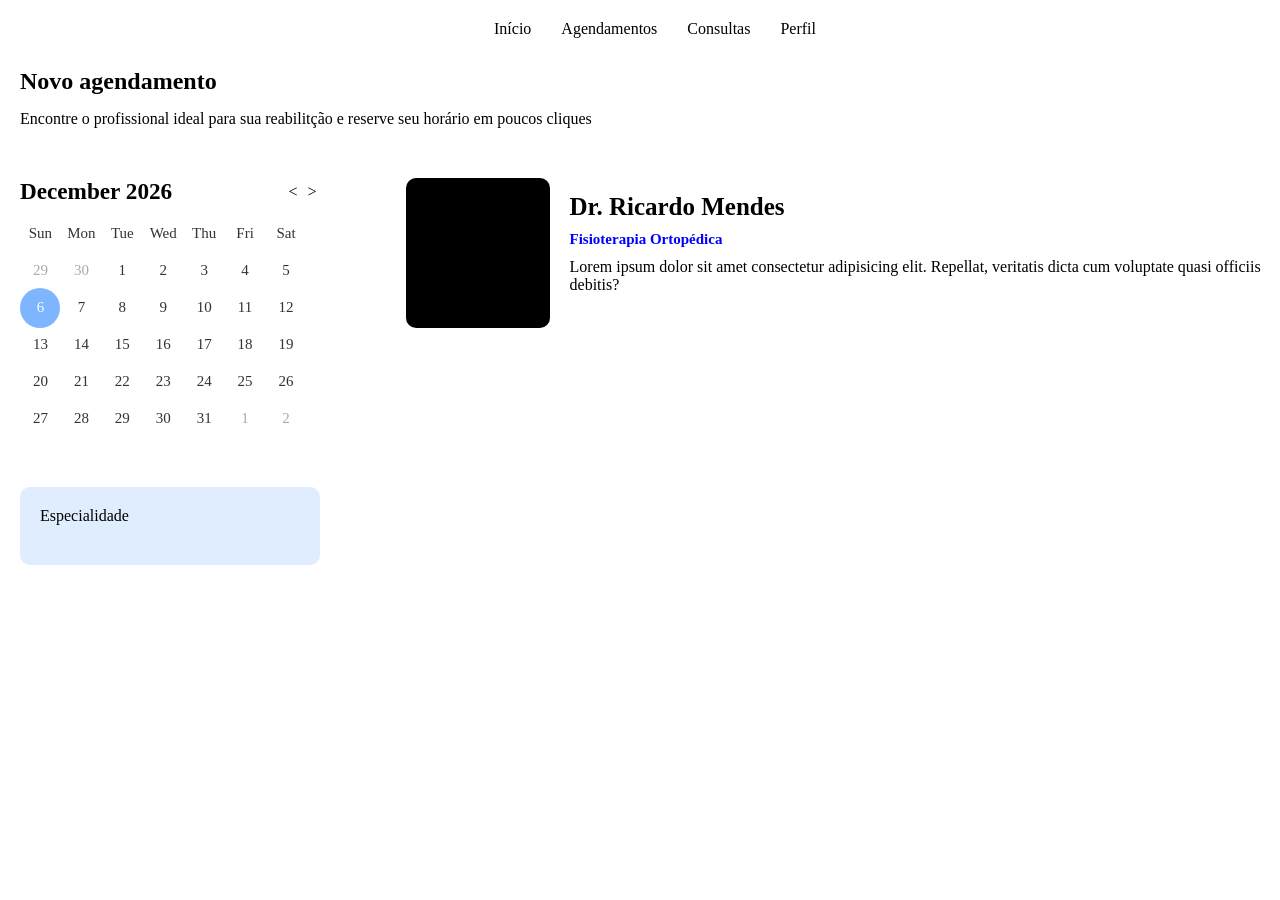
==== pages/agendamentos.html @ 0f960ba4 "Commit Inicial Reabilita-Care" ====
<!DOCTYPE html>
<html lang="pt-br">
<head>
  <meta charset="UTF-8">
  <meta name="viewport" content="width=device-width, initial-scale=1.0">
  <title>Reabilita Care</title>
  <link rel="stylesheet" href="/styles/agendamentos.css">
</head>
<body>
    <nav>
      <img src="" alt="">
        <p>Início</p>
        <p>Agendamentos</p>
        <p>Consultas</p>
        <p>Perfil</p>
    </nav>
    <main>
      <section>
        <div class="agendamento">
          <h1>Novo agendamento </h1>
          <p>Encontre o profissional ideal para sua reabilitção e reserve seu horário em poucos cliques</p>
        </div>
        <div class="quebra">
          <div class="wrapper">
            <header>
              <p class="current-date"></p>
              <div class="icons">
                <span id="prev" class="material-symbols-rounded">&lt;</span>
                <span id="next" class="material-symbols-rounded">&gt;</span>
              </div>
            </header>
            <div class="calendar">
              <ul class="weeks">
                <li>Sun</li>
                <li>Mon</li>
                <li>Tue</li>
                <li>Wed</li>
                <li>Thu</li>
                <li>Fri</li>
                <li>Sat</li>
              </ul>
              <ul class="days"></ul>
            </div>
          </div>
          <aside>
            <div class="medico">
              <div class="quadrado"></div>
              <div class="textos">
                <p>Dr. Ricardo Mendes</p>
                <p>Fisioterapia Ortopédica</p>
                <p>Lorem ipsum dolor sit amet consectetur adipisicing elit. Repellat, veritatis dicta cum voluptate quasi officiis debitis?   </p>
              </div>
            </div>
          </aside>
        </div>
        <div class="especialidade">
          <p>Especialidade</p>
              <optgroup>
                <label><input type="checkbox" value="">Clínica Geral</option></label>
                <label><input type="checkbox" value="">Psicologia</option></label>
                <label><input type="checkbox" value="">Demartologia</option></label>
                <label><input type="checkbox" value="">Cardiologia</option></label>
              </optgroup>
        </div>

      </section>

    </main>

<script src="/scripts/agendamentos.js"></script>
</body>
---- styles/agendamentos.css ----
* {
  padding: 0;
  margin: 0;
}

nav {
  margin-top: 20px;
  display: flex;
  justify-content: center;
  gap: 30px;
}
main {
  margin-left: 20px;
  display: flex;
  flex-direction: column;
}
.agendamento {
  margin-top: 30px;
}
.agendamento > p {
  margin-top: 15px;
}
.wrapper {
  width: 300px;
  margin-top: 0px;
}

.icons span:last-child{
  margin-right: -10px;
}
header {
  display: flex;
  justify-content: space-between;
  align-items: center;
}
.icons {
  display: flex;
  gap: 10px;
}
header .icons span:hover{
  background: #f2f2f2;
}
header .current-date{
  font-size: 1.45rem;
  font-weight: 800;
}
.calendar{
  margin-top: 20px;
}
.calendar ul{
  display: flex;
  flex-wrap: wrap;
  list-style: none;
  text-align: center;
}
.calendar .days{
  margin-bottom: 20px;
}
.calendar li{
  color: #333;
  width: calc(100% / 7);
  font-size: 15px
}
.calendar .weeks li{
  font-weight: 500;
  cursor: default;
}
.calendar .days li{
  z-index: 1;
  cursor: pointer;
  position: relative;
  margin-top: 20px;
}
.days li.inactive{
  color: #aaa;
}
.days li.active{
  color: #fff;
}
.days li::before{
  position: absolute;
  content: "";
  left: 50%;
  top: 50%;
  height: 40px;
  width: 40px;
  z-index: -1;
  border-radius: 50%;
  transform: translate(-50%, -50%);
}
.days li.active::before{
  background: #7db6ff;
}
.days li:not(.active):hover::before{
  background: #f2f2f2;
}

.especialidade {
  margin-top: 40px;
  background-color: rgba(172, 206, 252, 0.37);
  padding: 20px;
  border-radius: 10px;
  width: 260px;
}

optgroup {
  gap: 10px;
  display: flex;
  flex-direction: column;
}

optgroup input {
  margin-right: 10px;
}

.quebra {
  margin-top: 50px;
  width: 100%;
  display: flex;
  flex-direction: row;
}

aside {
  margin-left: 100px;
}

.quadrado {
  background-color: black;
  border-radius: 10px;
  height: 150px;
  width: 150px;
}

.medico {
  display: flex;
  flex-direction: row;
}

.textos {
  margin-left: 20px;
  margin-top: 5px;
}

.textos p {
  margin-top: 10px;
}
.textos > p:nth-child(1) {
  font-size: 25px;
  font-weight: 800;
}

.textos > p:nth-child(2) {
  font-size: 15px;
  font-weight: 600;
  color: blue;
}
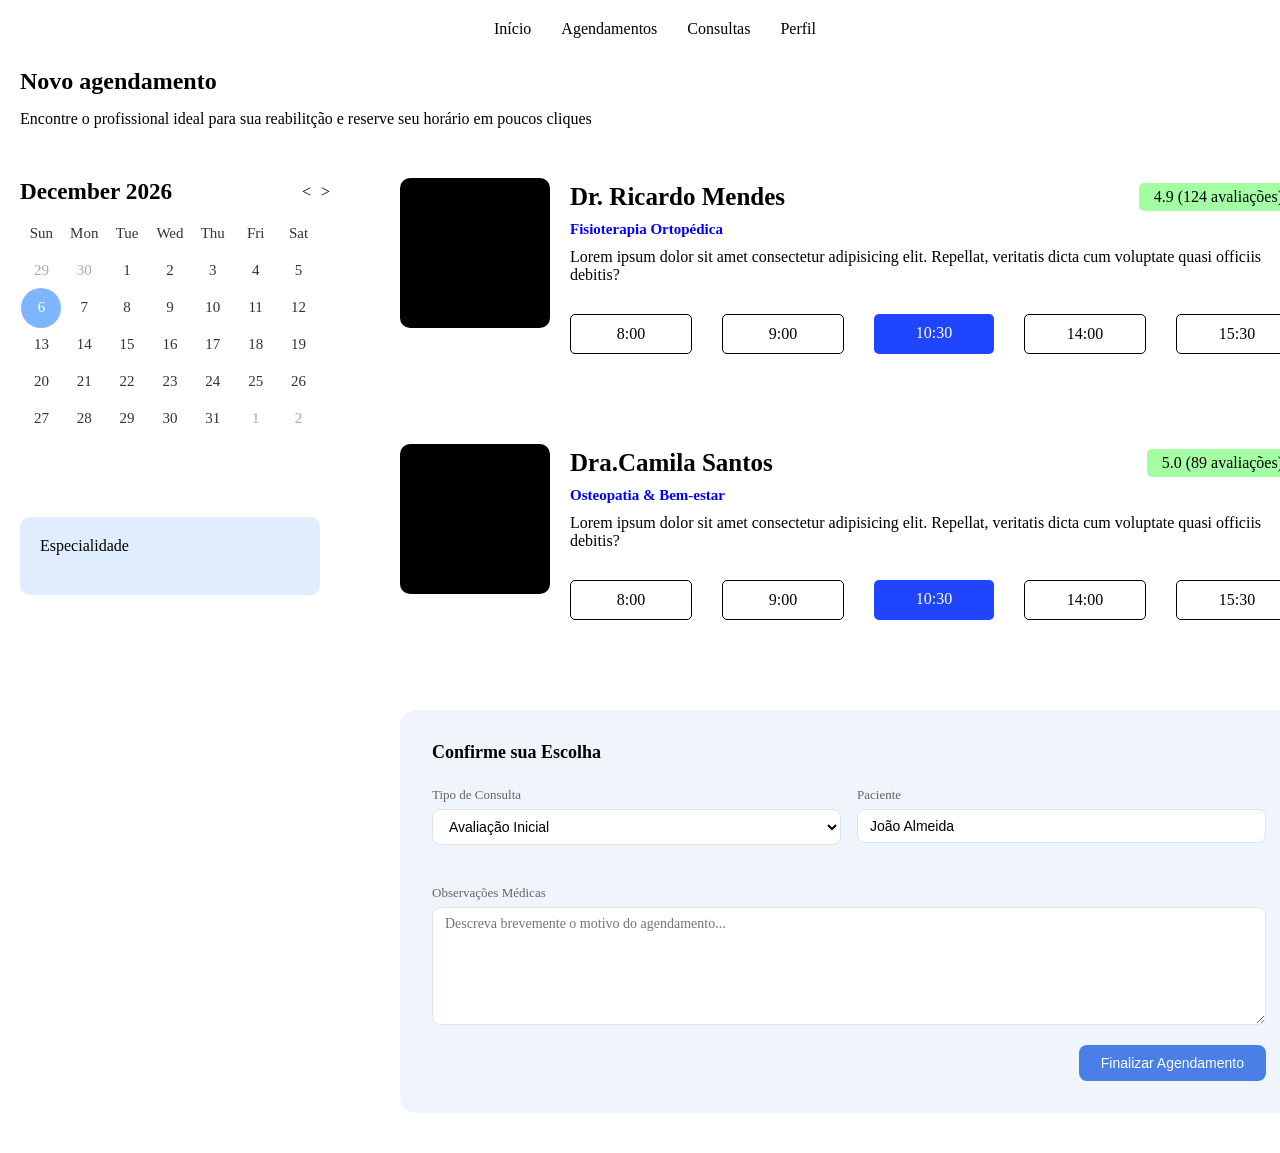
==== commit 46c5b254: "Mudanças página agendamento" ====
--- a/pages/agendamentos.html
+++ b/pages/agendamentos.html
@@ -21,39 +21,29 @@
           <p>Encontre o profissional ideal para sua reabilitção e reserve seu horário em poucos cliques</p>
         </div>
         <div class="quebra">
-          <div class="wrapper">
-            <header>
-              <p class="current-date"></p>
-              <div class="icons">
-                <span id="prev" class="material-symbols-rounded">&lt;</span>
-                <span id="next" class="material-symbols-rounded">&gt;</span>
-              </div>
-            </header>
-            <div class="calendar">
-              <ul class="weeks">
-                <li>Sun</li>
-                <li>Mon</li>
-                <li>Tue</li>
-                <li>Wed</li>
-                <li>Thu</li>
-                <li>Fri</li>
-                <li>Sat</li>
-              </ul>
-              <ul class="days"></ul>
-            </div>
-          </div>
-          <aside>
-            <div class="medico">
-              <div class="quadrado"></div>
-              <div class="textos">
-                <p>Dr. Ricardo Mendes</p>
-                <p>Fisioterapia Ortopédica</p>
-                <p>Lorem ipsum dolor sit amet consectetur adipisicing elit. Repellat, veritatis dicta cum voluptate quasi officiis debitis?   </p>
+          <div class="coluna-esquerda">
+            <div class="wrapper">
+              <header>
+                <p class="current-date"></p>
+                <div class="icons">
+                  <span id="prev" class="material-symbols-rounded">&lt;</span>
+                  <span id="next" class="material-symbols-rounded">&gt;</span>
+                </div>
+              </header>
+              <div class="calendar">
+                <ul class="weeks">
+                  <li>Sun</li>
+                  <li>Mon</li>
+                  <li>Tue</li>
+                  <li>Wed</li>
+                  <li>Thu</li>
+                  <li>Fri</li>
+                  <li>Sat</li>
+                </ul>
+                <ul class="days"></ul>
               </div>
             </div>
-          </aside>
-        </div>
-        <div class="especialidade">
+            <div class="especialidade">
           <p>Especialidade</p>
               <optgroup>
                 <label><input type="checkbox" value="">Clínica Geral</option></label>
@@ -62,8 +52,80 @@
                 <label><input type="checkbox" value="">Cardiologia</option></label>
               </optgroup>
         </div>
-
+          </div>
+          <aside>
+            <div class="medico">
+              <div class="quadrado"></div>
+              <div class="textos">
+                <div class="ricardo-alinhado">
+                  <p>Dr. Ricardo Mendes</p>
+                  <p>4.9 (124 avaliações)</p>
+                </div>
+                <p>Fisioterapia Ortopédica</p>
+                <p>Lorem ipsum dolor sit amet consectetur adipisicing elit. Repellat, veritatis dicta cum voluptate quasi officiis debitis?</p>
+                <div>
+                  <div class="horarios">
+                    <p>8:00</p>
+                    <p>9:00</p>
+                    <p>10:30</p>
+                    <p>14:00</p>
+                    <p>15:30</p>
+                  </div>
+                </div>
+              </div>
+            </div>
+            <div class="medico">
+              <div class="quadrado"></div>
+              <div class="textos">
+                <div class="ricardo-alinhado">
+                  <p>Dra.Camila Santos</p>
+                  <p>5.0 (89 avaliações)</p>
+                </div>
+                <p>Osteopatia & Bem-estar</p>
+                <p>Lorem ipsum dolor sit amet consectetur adipisicing elit. Repellat, veritatis dicta cum voluptate quasi officiis debitis?</p>
+                <div>
+                  <div class="horarios">
+                    <p>8:00</p>
+                    <p>9:00</p>
+                    <p>10:30</p>
+                    <p>14:00</p>
+                    <p>15:30</p>
+                  </div>
+                </div>
+              </div>
+            </div>
+            <div class="sobreposicao-modal">
+            <div class="modal">
+              <h2>Confirme sua Escolha</h2>
+              <div class="linha-modal">
+                <div class="campo">
+                  <label>Tipo de Consulta</label>
+                  <select>
+                    <option>Avaliação Inicial</option>
+                    <option>Retorno</option>
+                    <option>Consulta Urgente</option>
+                  </select>
+                </div>
+                <div class="campo">
+                  <label>Paciente</label>
+                  <input type="text" value="João Almeida">
+                </div>
+              </div>
+              <div class="campo">
+                <label>Observações Médicas</label>
+                <textarea placeholder="Descreva brevemente o motivo do agendamento..."></textarea>
+              </div>
+              <div class="rodape-modal">
+                <button class="botao-finalizar">Finalizar Agendamento</button>
+              </div>
+            </div>
+          </div>
+          </aside>
+        </div>
+        
+        
       </section>
+      
 
     </main>
 
--- a/styles/agendamentos.css
+++ b/styles/agendamentos.css
@@ -9,75 +9,91 @@
   justify-content: center;
   gap: 30px;
 }
+
 main {
   margin-left: 20px;
   display: flex;
   flex-direction: column;
 }
+
 .agendamento {
   margin-top: 30px;
 }
+
 .agendamento > p {
   margin-top: 15px;
 }
+
 .wrapper {
   width: 300px;
-  margin-top: 0px;
-}
-
-.icons span:last-child{
+}
+
+.icons span:last-child {
   margin-right: -10px;
 }
+
 header {
   display: flex;
   justify-content: space-between;
   align-items: center;
 }
+
 .icons {
   display: flex;
   gap: 10px;
 }
-header .icons span:hover{
+
+header .icons span:hover {
   background: #f2f2f2;
 }
-header .current-date{
+
+header .current-date {
   font-size: 1.45rem;
   font-weight: 800;
 }
-.calendar{
+
+.calendar {
   margin-top: 20px;
 }
-.calendar ul{
+
+.calendar ul {
   display: flex;
   flex-wrap: wrap;
   list-style: none;
   text-align: center;
 }
-.calendar .days{
+
+.calendar .days {
   margin-bottom: 20px;
 }
-.calendar li{
+
+.calendar li {
   color: #333;
   width: calc(100% / 7);
-  font-size: 15px
-}
-.calendar .weeks li{
+  font-size: 15px;
+}
+
+.calendar .weeks li {
   font-weight: 500;
   cursor: default;
 }
-.calendar .days li{
+
+.calendar .days li {
   z-index: 1;
   cursor: pointer;
   position: relative;
   margin-top: 20px;
 }
-.days li.inactive{
+
+.days li.inactive {
   color: #aaa;
 }
-.days li.active{
+
+.days li.active {
   color: #fff;
 }
-.days li::before{
+
+.days li::before {
   position: absolute;
   content: "";
   left: 50%;
@@ -88,10 +104,12 @@
   border-radius: 50%;
   transform: translate(-50%, -50%);
 }
-.days li.active::before{
+
+.days li.active::before {
   background: #7db6ff;
 }
-.days li:not(.active):hover::before{
+
+.days li:not(.active):hover::before {
   background: #f2f2f2;
 }
 
@@ -118,10 +136,18 @@
   width: 100%;
   display: flex;
   flex-direction: row;
+  gap: 80px;
+}
+
+.coluna-esquerda {
+  display: flex;
+  flex-direction: column;
+  gap: 30px;
 }
 
 aside {
-  margin-left: 100px;
+  flex: 1;
+    max-width: 900px;
 }
 
 .quadrado {
@@ -129,11 +155,13 @@
   border-radius: 10px;
   height: 150px;
   width: 150px;
+  flex-shrink: 0;
 }
 
 .medico {
   display: flex;
   flex-direction: row;
+  margin-bottom: 80px;
 }
 
 .textos {
@@ -142,15 +170,124 @@
 }
 
 .textos p {
-  margin-top: 10px;
-}
-.textos > p:nth-child(1) {
+  margin-bottom: 10px;
+}
+
+.textos > div > p:nth-child(1) {
   font-size: 25px;
   font-weight: 800;
+}
+
+.textos > div > p:nth-child(2) {
+  background-color: rgba(108, 255, 108, 0.616);
+  padding: 5px 15px;
+  border-radius: 5px;
 }
 
 .textos > p:nth-child(2) {
   font-size: 15px;
   font-weight: 600;
   color: blue;
+}
+
+.horarios {
+  margin-top: 30px;
+  display: flex;
+  gap: 30px;
+}
+
+.horarios p {
+  text-align: center;
+  padding: 10px;
+  width: 100px;
+  border: 1px solid black;
+  border-radius: 5px;
+}
+
+.horarios > p:nth-child(3) {
+  background-color: rgb(32, 69, 255);
+  border: none;
+  color: white;
+}
+
+.ricardo-alinhado {
+  display: flex;
+  justify-content: space-between;
+}
+
+.sobreposicao-modal {
+  display: flex;
+  justify-content: flex-start;
+  margin-top: 40px;
+  margin-bottom: 40px;
+}
+
+.modal {
+  background: #f0f4fb;
+  border-radius: 16px;
+  padding: 2rem;
+  width: 100%;
+  box-sizing: border-box;
+}
+
+.modal h2 {
+  font-size: 18px;
+  font-weight: 600;
+  margin-bottom: 1.5rem;
+}
+
+.linha-modal {
+  display: grid;
+  grid-template-columns: 1fr 1fr;
+  gap: 16px;
+  margin-bottom: 1.25rem;
+}
+
+.campo {
+  display: flex;
+  flex-direction: column;
+  gap: 6px;
+  margin-bottom: 1.25rem;
+}
+
+.campo label {
+  font-size: 13px;
+  color: #666;
+}
+
+.campo input,
+.campo select,
+.campo textarea {
+  background: #fff;
+  border: 1px solid #dde3f0;
+  border-radius: 8px;
+  padding: 8px 12px;
+  font-size: 14px;
+}
+
+.campo textarea {
+  resize: vertical;
+  min-height: 100px;
+  font-family: inherit;
+}
+
+.rodape-modal {
+  display: flex;
+  justify-content: flex-end;
+  margin-top: 0.5rem;
+}
+
+.botao-finalizar {
+  background: #4a7fe8;
+  color: #fff;
+  border: none;
+  border-radius: 8px;
+  padding: 10px 22px;
+  font-size: 14px;
+  font-weight: 500;
+  cursor: pointer;
+}
+
+.botao-finalizar:hover {
+  background: #3a6fd8;
 }
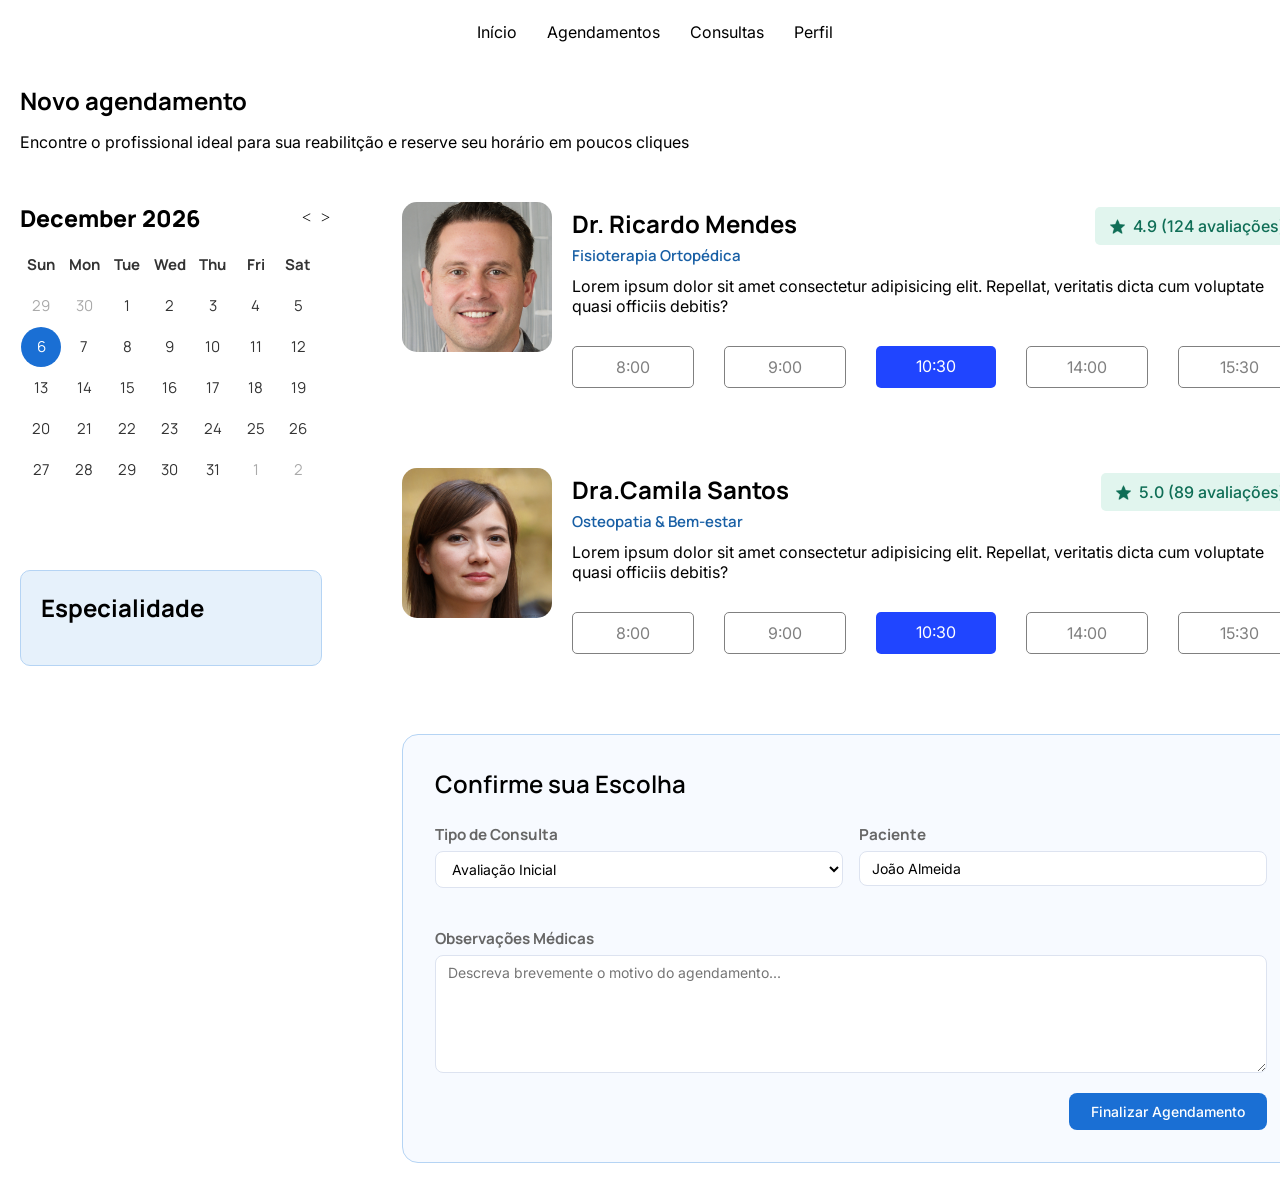
==== commit 536b1b15: "novo estilo pagina de agendamento" ====
--- a/pages/agendamentos.html
+++ b/pages/agendamentos.html
@@ -24,7 +24,7 @@
           <div class="coluna-esquerda">
             <div class="wrapper">
               <header>
-                <p class="current-date"></p>
+                <h2 class="current-date"></h2>
                 <div class="icons">
                   <span id="prev" class="material-symbols-rounded">&lt;</span>
                   <span id="next" class="material-symbols-rounded">&gt;</span>
@@ -32,19 +32,19 @@
               </header>
               <div class="calendar">
                 <ul class="weeks">
-                  <li>Sun</li>
-                  <li>Mon</li>
-                  <li>Tue</li>
-                  <li>Wed</li>
-                  <li>Thu</li>
-                  <li>Fri</li>
-                  <li>Sat</li>
+                  <li><strong>Sun</strong></li>
+                  <li><strong>Mon</strong></li>
+                  <li><strong>Tue</strong></li>
+                  <li><strong>Wed</strong></li>
+                  <li><strong>Thu</strong></li>
+                  <li><strong>Fri</strong></li>
+                  <li><strong>Sat</strong></li>
                 </ul>
                 <ul class="days"></ul>
               </div>
             </div>
             <div class="especialidade">
-          <p>Especialidade</p>
+          <h2>Especialidade</p>
               <optgroup>
                 <label><input type="checkbox" value="">Clínica Geral</option></label>
                 <label><input type="checkbox" value="">Psicologia</option></label>
@@ -55,13 +55,18 @@
           </div>
           <aside>
             <div class="medico">
-              <div class="quadrado"></div>
+              <div class="quadrado">
+                <img src="images/ricardo-foto.jpg" alt="">
+              </div>
               <div class="textos">
                 <div class="ricardo-alinhado">
-                  <p>Dr. Ricardo Mendes</p>
-                  <p>4.9 (124 avaliações)</p>
+                  <h2>Dr. Ricardo Mendes</h2>
+                  <div class="avaliacoes">
+                    <img src="icons/estrela.png" alt="">
+                    <p>4.9 (124 avaliações)</p>
+                  </div>
                 </div>
-                <p>Fisioterapia Ortopédica</p>
+                <h3>Fisioterapia Ortopédica</h3>
                 <p>Lorem ipsum dolor sit amet consectetur adipisicing elit. Repellat, veritatis dicta cum voluptate quasi officiis debitis?</p>
                 <div>
                   <div class="horarios">
@@ -75,13 +80,18 @@
               </div>
             </div>
             <div class="medico">
-              <div class="quadrado"></div>
+              <div class="quadrado">
+                <img src="images/camila-foto.jpg" alt="">
+              </div>
               <div class="textos">
                 <div class="ricardo-alinhado">
-                  <p>Dra.Camila Santos</p>
-                  <p>5.0 (89 avaliações)</p>
+                  <h2>Dra.Camila Santos</h2>
+                  <div class="avaliacoes">
+                    <img src="icons/estrela.png" alt="">
+                    <p>5.0 (89 avaliações)</p>
+                  </div>
                 </div>
-                <p>Osteopatia & Bem-estar</p>
+                <h3>Osteopatia & Bem-estar</h3>
                 <p>Lorem ipsum dolor sit amet consectetur adipisicing elit. Repellat, veritatis dicta cum voluptate quasi officiis debitis?</p>
                 <div>
                   <div class="horarios">
@@ -99,7 +109,7 @@
               <h2>Confirme sua Escolha</h2>
               <div class="linha-modal">
                 <div class="campo">
-                  <label>Tipo de Consulta</label>
+                  <label><h3>Tipo de Consulta</h3></label>
                   <select>
                     <option>Avaliação Inicial</option>
                     <option>Retorno</option>
@@ -107,16 +117,16 @@
                   </select>
                 </div>
                 <div class="campo">
-                  <label>Paciente</label>
+                  <label><h3>Paciente</h3></label>
                   <input type="text" value="João Almeida">
                 </div>
               </div>
               <div class="campo">
-                <label>Observações Médicas</label>
+                <label><h3>Observações Médicas</h3></label>
                 <textarea placeholder="Descreva brevemente o motivo do agendamento..."></textarea>
               </div>
               <div class="rodape-modal">
-                <button class="botao-finalizar">Finalizar Agendamento</button>
+                <button class="botao-finalizar"><p>Finalizar Agendamento</p></button>
               </div>
             </div>
           </div>
--- a/styles/agendamentos.css
+++ b/styles/agendamentos.css
@@ -1,10 +1,32 @@
+@import url('https://fonts.googleapis.com/css2?family=Manrope:wght@200..800&display=swap');
+@import url('https://fonts.googleapis.com/css2?family=Inter:ital,opsz,wght@0,14..32,100..900;1,14..32,100..900&display=swap');
+
+:root {
+  --azul-primario: #1A6FD4;
+  --azul-claro: #E6F1FB;
+  --azul-medio: #185FA5;
+  --azul-borda: #B5D4F4;
+  --verde-badge: #E1F5EE;
+  --verde-texto: #0F6E56;
+  --surface: #F7FAFF;
+}
+
 * {
   padding: 0;
   margin: 0;
 }
 
+h1, h2, h3, li {
+  font-family: "Manrope";
+}
+
+p {
+  font-family: "Inter";
+}
+
 nav {
-  margin-top: 20px;
+  margin-top: 10px ;
+  padding: 12px 0;
   display: flex;
   justify-content: center;
   gap: 30px;
@@ -115,13 +137,17 @@
 
 .especialidade {
   margin-top: 40px;
-  background-color: rgba(172, 206, 252, 0.37);
+  background-color: var(--azul-claro);
+  border: 0.5px solid var(--azul-borda);
   padding: 20px;
   border-radius: 10px;
   width: 260px;
 }
 
 optgroup {
+  font-family: "Inter";
+  font-size: 17px;
+  font-weight: 400;
   gap: 10px;
   display: flex;
   flex-direction: column;
@@ -151,13 +177,17 @@
 }
 
 .quadrado {
-  background-color: black;
-  border-radius: 10px;
   height: 150px;
   width: 150px;
   flex-shrink: 0;
 }
 
+.quadrado img {
+  width: 100%;
+  border-radius: 15px;
+
+}
+
 .medico {
   display: flex;
   flex-direction: row;
@@ -169,25 +199,24 @@
   margin-top: 5px;
 }
 
-.textos p {
+.textos h2 {
+  margin-bottom: 5px;
+}
+
+.textos > h3 {
   margin-bottom: 10px;
+  font-size: 15px;
+  font-weight: 600;
+  color: var(--azul-medio);
+
+}
+.textos > p {
+  margin-bottom: 20px;
 }
 
 .textos > div > p:nth-child(1) {
   font-size: 25px;
   font-weight: 800;
-}
-
-.textos > div > p:nth-child(2) {
-  background-color: rgba(108, 255, 108, 0.616);
-  padding: 5px 15px;
-  border-radius: 5px;
-}
-
-.textos > p:nth-child(2) {
-  font-size: 15px;
-  font-weight: 600;
-  color: blue;
 }
 
 .horarios {
@@ -200,7 +229,8 @@
   text-align: center;
   padding: 10px;
   width: 100px;
-  border: 1px solid black;
+  border: 0.5px solid gray;
+  color: gray;
   border-radius: 5px;
 }
 
@@ -223,7 +253,8 @@
 }
 
 .modal {
-  background: #f0f4fb;
+  background: var(--surface);
+  border: 0.5px solid var(--azul-borda);
   border-radius: 16px;
   padding: 2rem;
   width: 100%;
@@ -231,7 +262,6 @@
 }
 
 .modal h2 {
-  font-size: 18px;
   font-weight: 600;
   margin-bottom: 1.5rem;
 }
@@ -263,12 +293,13 @@
   border-radius: 8px;
   padding: 8px 12px;
   font-size: 14px;
+  font-family: "Inter";
 }
 
 .campo textarea {
   resize: vertical;
   min-height: 100px;
-  font-family: inherit;
+  font-family: "Inter";
 }
 
 .rodape-modal {
@@ -278,7 +309,7 @@
 }
 
 .botao-finalizar {
-  background: #4a7fe8;
+  background: var(--azul-primario);
   color: #fff;
   border: none;
   border-radius: 8px;
@@ -289,5 +320,33 @@
 }
 
 .botao-finalizar:hover {
-  background: #3a6fd8;
+  background: var(--azul-medio);
+}
+
+.days li.active::before {
+  background: var(--azul-primario);
+}
+
+.avaliacoes {
+  background-color: var(--verde-badge);
+  color: var(--verde-texto);
+  padding: 5px 15px;
+  border-radius: 5px;
+  display: flex;
+  flex-direction: row;
+  justify-content: center;
+  align-items: center;
+  gap: 8px;
+}
+
+.avaliacoes img {
+  vertical-align: middle;
+  display: block;
+  width: 15px;
+  height: 15px;
+}
+
+.avaliacoes p {
+  margin: 0px;
+  font-weight: 500;
 }
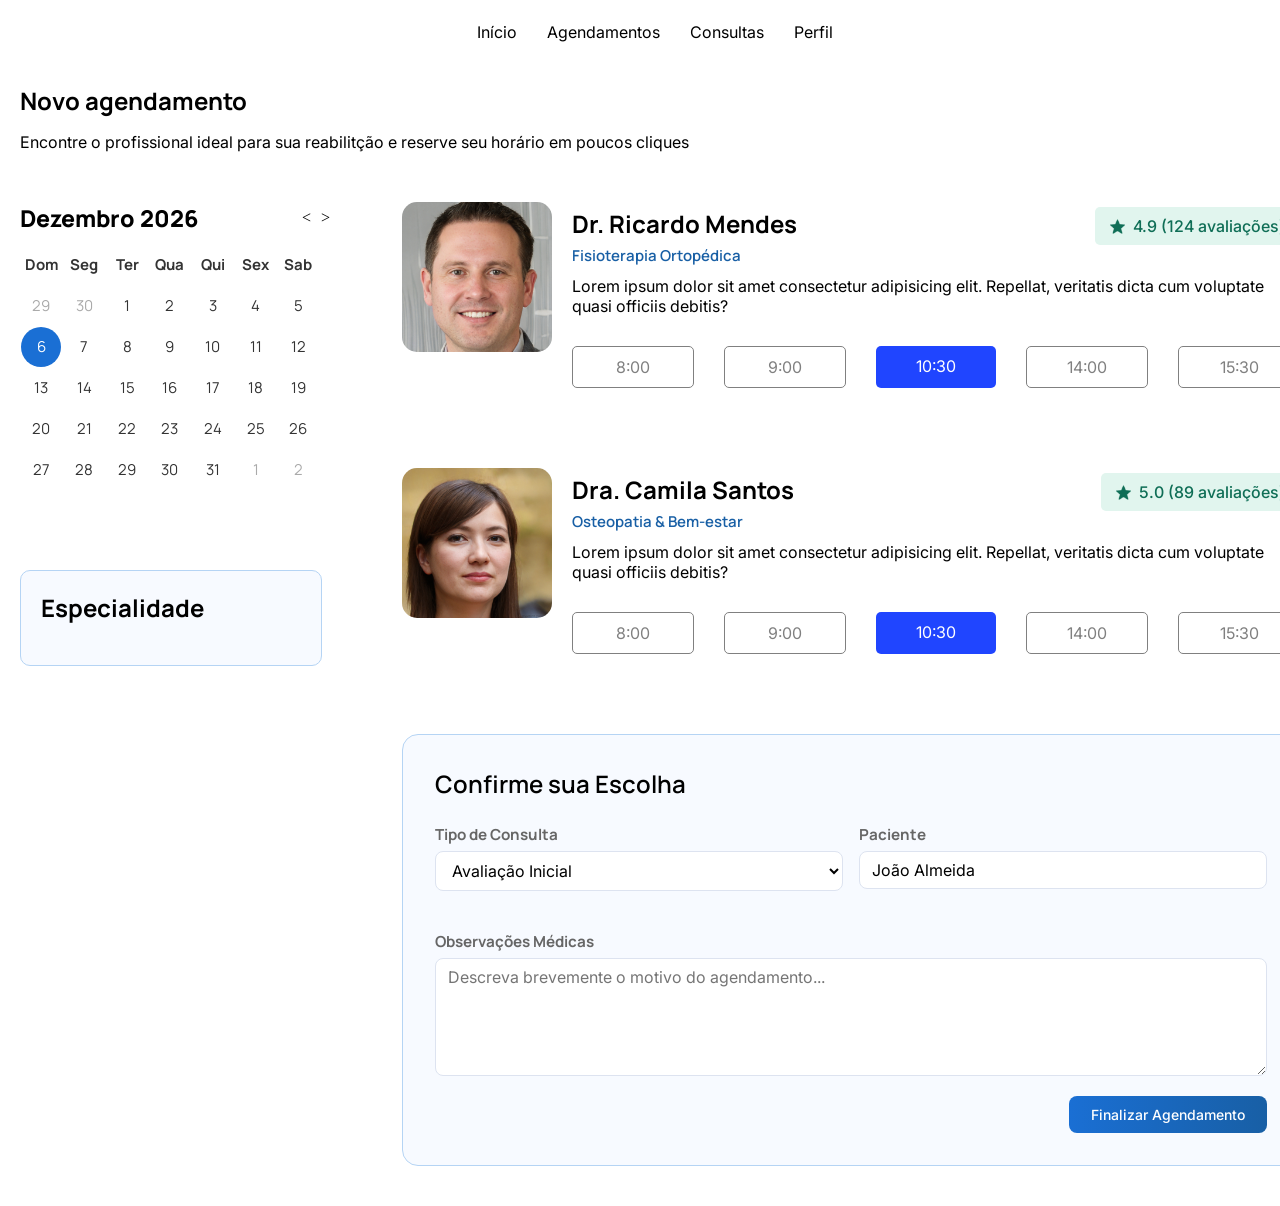
==== commit 2fa6de0e: "Pequenas alterações estilo" ====
--- a/pages/agendamentos.html
+++ b/pages/agendamentos.html
@@ -32,13 +32,13 @@
               </header>
               <div class="calendar">
                 <ul class="weeks">
-                  <li><strong>Sun</strong></li>
-                  <li><strong>Mon</strong></li>
-                  <li><strong>Tue</strong></li>
-                  <li><strong>Wed</strong></li>
-                  <li><strong>Thu</strong></li>
-                  <li><strong>Fri</strong></li>
-                  <li><strong>Sat</strong></li>
+                  <li><strong>Dom</strong></li>
+                  <li><strong>Seg</strong></li>
+                  <li><strong>Ter</strong></li>
+                  <li><strong>Qua</strong></li>
+                  <li><strong>Qui</strong></li>
+                  <li><strong>Sex</strong></li>
+                  <li><strong>Sab</strong></li>
                 </ul>
                 <ul class="days"></ul>
               </div>
@@ -85,7 +85,7 @@
               </div>
               <div class="textos">
                 <div class="ricardo-alinhado">
-                  <h2>Dra.Camila Santos</h2>
+                  <h2>Dra. Camila Santos</h2>
                   <div class="avaliacoes">
                     <img src="icons/estrela.png" alt="">
                     <p>5.0 (89 avaliações)</p>
--- a/styles/agendamentos.css
+++ b/styles/agendamentos.css
@@ -16,6 +16,9 @@
   margin: 0;
 }
 
+option, span {
+  cursor: pointer;
+}
 h1, h2, h3, li {
   font-family: "Manrope";
 }
@@ -137,7 +140,7 @@
 
 .especialidade {
   margin-top: 40px;
-  background-color: var(--azul-claro);
+  background-color: var(--surface);
   border: 0.5px solid var(--azul-borda);
   padding: 20px;
   border-radius: 10px;
@@ -292,7 +295,7 @@
   border: 1px solid #dde3f0;
   border-radius: 8px;
   padding: 8px 12px;
-  font-size: 14px;
+  font-size: 16px;
   font-family: "Inter";
 }
 
@@ -309,7 +312,7 @@
 }
 
 .botao-finalizar {
-  background: var(--azul-primario);
+  background: linear-gradient(to right, var(--azul-primario) 0%, var(--azul-medio) 100%);
   color: #fff;
   border: none;
   border-radius: 8px;
@@ -319,10 +322,6 @@
   cursor: pointer;
 }
 
-.botao-finalizar:hover {
-  background: var(--azul-medio);
-}
-
 .days li.active::before {
   background: var(--azul-primario);
 }
@@ -349,4 +348,5 @@
 .avaliacoes p {
   margin: 0px;
   font-weight: 500;
-}+}
+
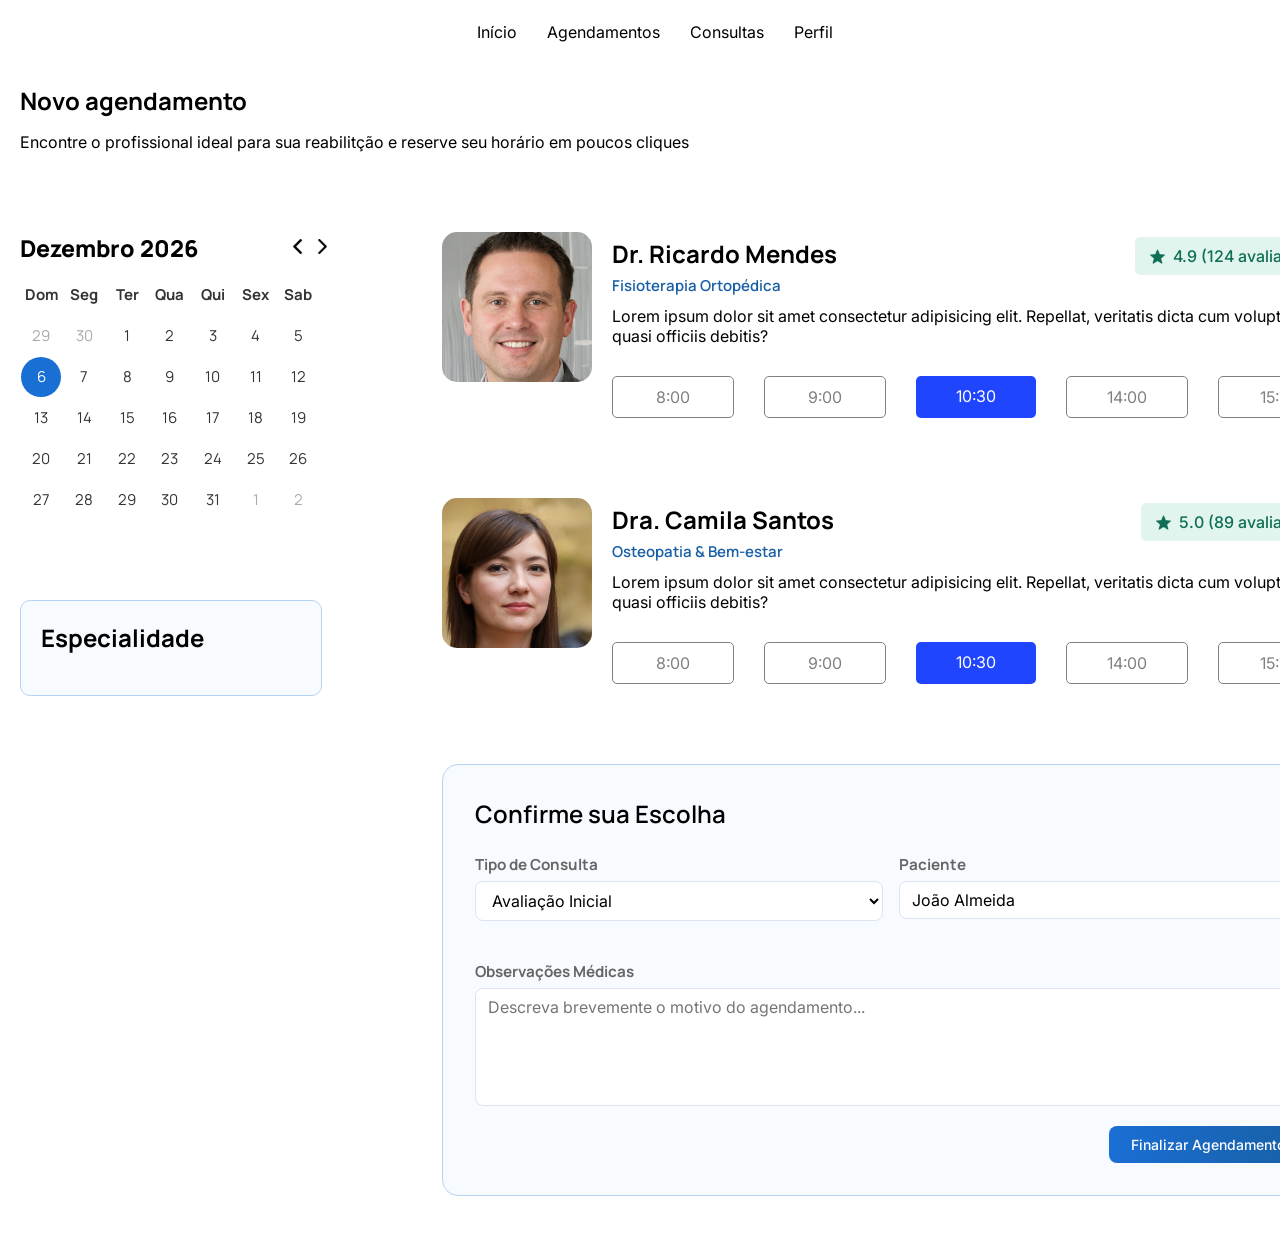
==== commit 7ae1409e: "fix/estrutura-da-pagina" ====
--- a/pages/agendamentos.html
+++ b/pages/agendamentos.html
@@ -4,7 +4,7 @@
   <meta charset="UTF-8">
   <meta name="viewport" content="width=device-width, initial-scale=1.0">
   <title>Reabilita Care</title>
-  <link rel="stylesheet" href="/styles/agendamentos.css">
+  <link rel="stylesheet" href="../assets/styles/agendamentos.css">
 </head>
 <body>
     <nav>
@@ -26,8 +26,8 @@
               <header>
                 <h2 class="current-date"></h2>
                 <div class="icons">
-                  <span id="prev" class="material-symbols-rounded">&lt;</span>
-                  <span id="next" class="material-symbols-rounded">&gt;</span>
+                  <span id="prev" class="material-symbols-rounded"><img src="../assets/icons/arrow-point-to-left.png" alt=""></span>
+                  <span id="next" class="material-symbols-rounded"><img src="../assets/icons/arrow-point-to-right.png" alt=""></span>
                 </div>
               </header>
               <div class="calendar">
@@ -44,7 +44,7 @@
               </div>
             </div>
             <div class="especialidade">
-          <h2>Especialidade</p>
+          <h2>Especialidade</h2>
               <optgroup>
                 <label><input type="checkbox" value="">Clínica Geral</option></label>
                 <label><input type="checkbox" value="">Psicologia</option></label>
@@ -56,13 +56,13 @@
           <aside>
             <div class="medico">
               <div class="quadrado">
-                <img src="images/ricardo-foto.jpg" alt="">
+                <img src="../assets/images/ricardo-foto.jpg" alt="">
               </div>
               <div class="textos">
                 <div class="ricardo-alinhado">
                   <h2>Dr. Ricardo Mendes</h2>
                   <div class="avaliacoes">
-                    <img src="icons/estrela.png" alt="">
+                    <img src="../assets/icons/estrela.png" alt="">
                     <p>4.9 (124 avaliações)</p>
                   </div>
                 </div>
@@ -81,13 +81,13 @@
             </div>
             <div class="medico">
               <div class="quadrado">
-                <img src="images/camila-foto.jpg" alt="">
+                <img src="../assets/images/camila-foto.jpg" alt="">
               </div>
               <div class="textos">
                 <div class="ricardo-alinhado">
                   <h2>Dra. Camila Santos</h2>
                   <div class="avaliacoes">
-                    <img src="icons/estrela.png" alt="">
+                    <img src="../assets/icons/estrela.png" alt="">
                     <p>5.0 (89 avaliações)</p>
                   </div>
                 </div>
@@ -110,7 +110,7 @@
               <div class="linha-modal">
                 <div class="campo">
                   <label><h3>Tipo de Consulta</h3></label>
-                  <select>
+                  <select title="tipos">
                     <option>Avaliação Inicial</option>
                     <option>Retorno</option>
                     <option>Consulta Urgente</option>
@@ -118,7 +118,7 @@
                 </div>
                 <div class="campo">
                   <label><h3>Paciente</h3></label>
-                  <input type="text" value="João Almeida">
+                  <input type="text" value="João Almeida" title="paciente">
                 </div>
               </div>
               <div class="campo">
@@ -132,12 +132,8 @@
           </div>
           </aside>
         </div>
-        
-        
       </section>
-      
-
     </main>
 
-<script src="/scripts/agendamentos.js"></script>
+<script src="../assets/scripts/agendamentos.js"></script>
 </body>
--- a/assets/styles/agendamentos.css
+++ b/assets/styles/agendamentos.css
@@ -0,0 +1,355 @@
+@import url('https://fonts.googleapis.com/css2?family=Manrope:wght@200..800&display=swap');
+@import url('https://fonts.googleapis.com/css2?family=Inter:ital,opsz,wght@0,14..32,100..900;1,14..32,100..900&display=swap');
+
+:root {
+  --azul-primario: #1A6FD4;
+  --azul-claro: #E6F1FB;
+  --azul-medio: #185FA5;
+  --azul-borda: #B5D4F4;
+  --verde-badge: #E1F5EE;
+  --verde-texto: #0F6E56;
+  --surface: #F7FAFF;
+}
+
+* {
+  padding: 0;
+  margin: 0;
+}
+
+option, span {
+  cursor: pointer;
+}
+h1, h2, h3, li {
+  font-family: "Manrope";
+}
+
+p {
+  font-family: "Inter";
+}
+
+nav {
+  margin-top: 10px ;
+  padding: 12px 0;
+  display: flex;
+  justify-content: center;
+  gap: 30px;
+}
+
+main {
+  margin-left: 20px;
+  display: flex;
+  flex-direction: column;
+}
+
+.agendamento {
+  margin-top: 30px;
+}
+
+.agendamento > p {
+  margin-top: 15px;
+}
+
+.wrapper {
+  width: 300px;
+}
+
+.icons span:last-child {
+  margin-right: -10px;
+}
+
+header {
+  display: flex;
+  justify-content: space-between;
+  align-items: center;
+}
+
+.icons {
+  display: flex;
+  gap: 10px;
+}
+
+header .icons span:hover {
+  background: #f2f2f2;
+}
+
+header .current-date {
+  font-size: 1.45rem;
+  font-weight: 800;
+}
+
+.calendar {
+  margin-top: 20px;
+}
+
+.calendar ul {
+  display: flex;
+  flex-wrap: wrap;
+  list-style: none;
+  text-align: center;
+}
+
+.calendar .days {
+  margin-bottom: 20px;
+}
+
+.calendar li {
+  color: #333;
+  width: calc(100% / 7);
+  font-size: 15px;
+}
+
+.calendar .weeks li {
+  font-weight: 500;
+  cursor: default;
+}
+
+.calendar .days li {
+  z-index: 1;
+  cursor: pointer;
+  position: relative;
+  margin-top: 20px;
+}
+
+.days li.inactive {
+  color: #aaa;
+}
+
+.days li.active {
+  color: #fff;
+}
+
+.days li::before {
+  position: absolute;
+  content: "";
+  left: 50%;
+  top: 50%;
+  height: 40px;
+  width: 40px;
+  z-index: -1;
+  border-radius: 50%;
+  transform: translate(-50%, -50%);
+}
+
+.days li.active::before {
+  background: #7db6ff;
+}
+
+.days li:not(.active):hover::before {
+  background: #f2f2f2;
+}
+
+.especialidade {
+  margin-top: 40px;
+  background-color: var(--surface);
+  border: 0.5px solid var(--azul-borda);
+  padding: 20px;
+  border-radius: 10px;
+  width: 260px;
+}
+
+optgroup {
+  font-family: "Inter";
+  font-size: 17px;
+  font-weight: 400;
+  gap: 10px;
+  display: flex;
+  flex-direction: column;
+}
+
+optgroup input {
+  margin-right: 10px;
+}
+
+.quebra {
+  margin-top: 80px;
+  width: 100%;
+  display: flex;
+  flex-direction: row;
+  gap: 120px;
+}
+
+.coluna-esquerda {
+  display: flex;
+  flex-direction: column;
+  gap: 30px;
+}
+
+aside {
+  flex: 1;
+  max-width: 1200px;
+}
+
+.quadrado {
+  height: 150px;
+  width: 150px;
+  flex-shrink: 0;
+}
+
+.quadrado img {
+  width: 100%;
+  border-radius: 15px;
+
+}
+
+.medico {
+  display: flex;
+  flex-direction: row;
+  margin-bottom: 80px;
+}
+
+.textos {
+  margin-left: 20px;
+  margin-top: 5px;
+}
+
+.textos h2 {
+  margin-bottom: 5px;
+}
+
+.textos > h3 {
+  margin-bottom: 10px;
+  font-size: 15px;
+  font-weight: 600;
+  color: var(--azul-medio);
+
+}
+.textos > p {
+  margin-bottom: 20px;
+}
+
+.textos > div > p:nth-child(1) {
+  font-size: 25px;
+  font-weight: 800;
+}
+
+.horarios {
+  margin-top: 30px;
+  display: flex;
+  gap: 30px;
+}
+
+.horarios p {
+  text-align: center;
+  padding: 10px;
+  width: 100px;
+  border: 0.5px solid gray;
+  color: gray;
+  border-radius: 5px;
+}
+
+.horarios > p:nth-child(3) {
+  background-color: rgb(32, 69, 255);
+  border: none;
+  color: white;
+}
+
+.ricardo-alinhado {
+  display: flex;
+  justify-content: space-between;
+}
+
+.sobreposicao-modal {
+  display: flex;
+  justify-content: center;
+  margin-top: 40px;
+  margin-bottom: 40px;
+}
+
+.modal {
+  background: var(--surface);
+  border: 0.5px solid var(--azul-borda);
+  border-radius: 16px;
+  padding: 2rem;
+  width: 100%;
+  box-sizing: border-box;
+}
+
+.modal h2 {
+  font-weight: 600;
+  margin-bottom: 1.5rem;
+}
+
+.linha-modal {
+  display: grid;
+  grid-template-columns: 1fr 1fr;
+  gap: 16px;
+  margin-bottom: 1.25rem;
+}
+
+.campo {
+  display: flex;
+  flex-direction: column;
+  gap: 6px;
+  margin-bottom: 1.25rem;
+}
+
+.campo label {
+  font-size: 13px;
+  color: #666;
+}
+
+.campo input,
+.campo select,
+.campo textarea {
+  background: #fff;
+  border: 1px solid #dde3f0;
+  border-radius: 8px;
+  padding: 8px 12px;
+  font-size: 16px;
+  font-family: "Inter";
+}
+
+.campo textarea {
+  resize: vertical;
+  min-height: 100px;
+  font-family: "Inter";
+}
+
+.rodape-modal {
+  display: flex;
+  justify-content: flex-end;
+  margin-top: 0.5rem;
+}
+
+.botao-finalizar {
+  background: linear-gradient(to right, var(--azul-primario) 0%, var(--azul-medio) 100%);
+  color: #fff;
+  border: none;
+  border-radius: 8px;
+  padding: 10px 22px;
+  font-size: 14px;
+  font-weight: 500;
+  cursor: pointer;
+}
+
+.days li.active::before {
+  background: var(--azul-primario);
+}
+
+.avaliacoes {
+  background-color: var(--verde-badge);
+  color: var(--verde-texto);
+  padding: 5px 15px;
+  border-radius: 5px;
+  display: flex;
+  flex-direction: row;
+  justify-content: center;
+  align-items: center;
+  gap: 8px;
+
+}
+
+.avaliacoes img {
+  vertical-align: middle;
+  display: block;
+  width: 15px;
+  height: 15px;
+}
+
+.avaliacoes p {
+  font-weight: 500;
+}
+
+.material-symbols-rounded img {
+  height: 15px;
+}
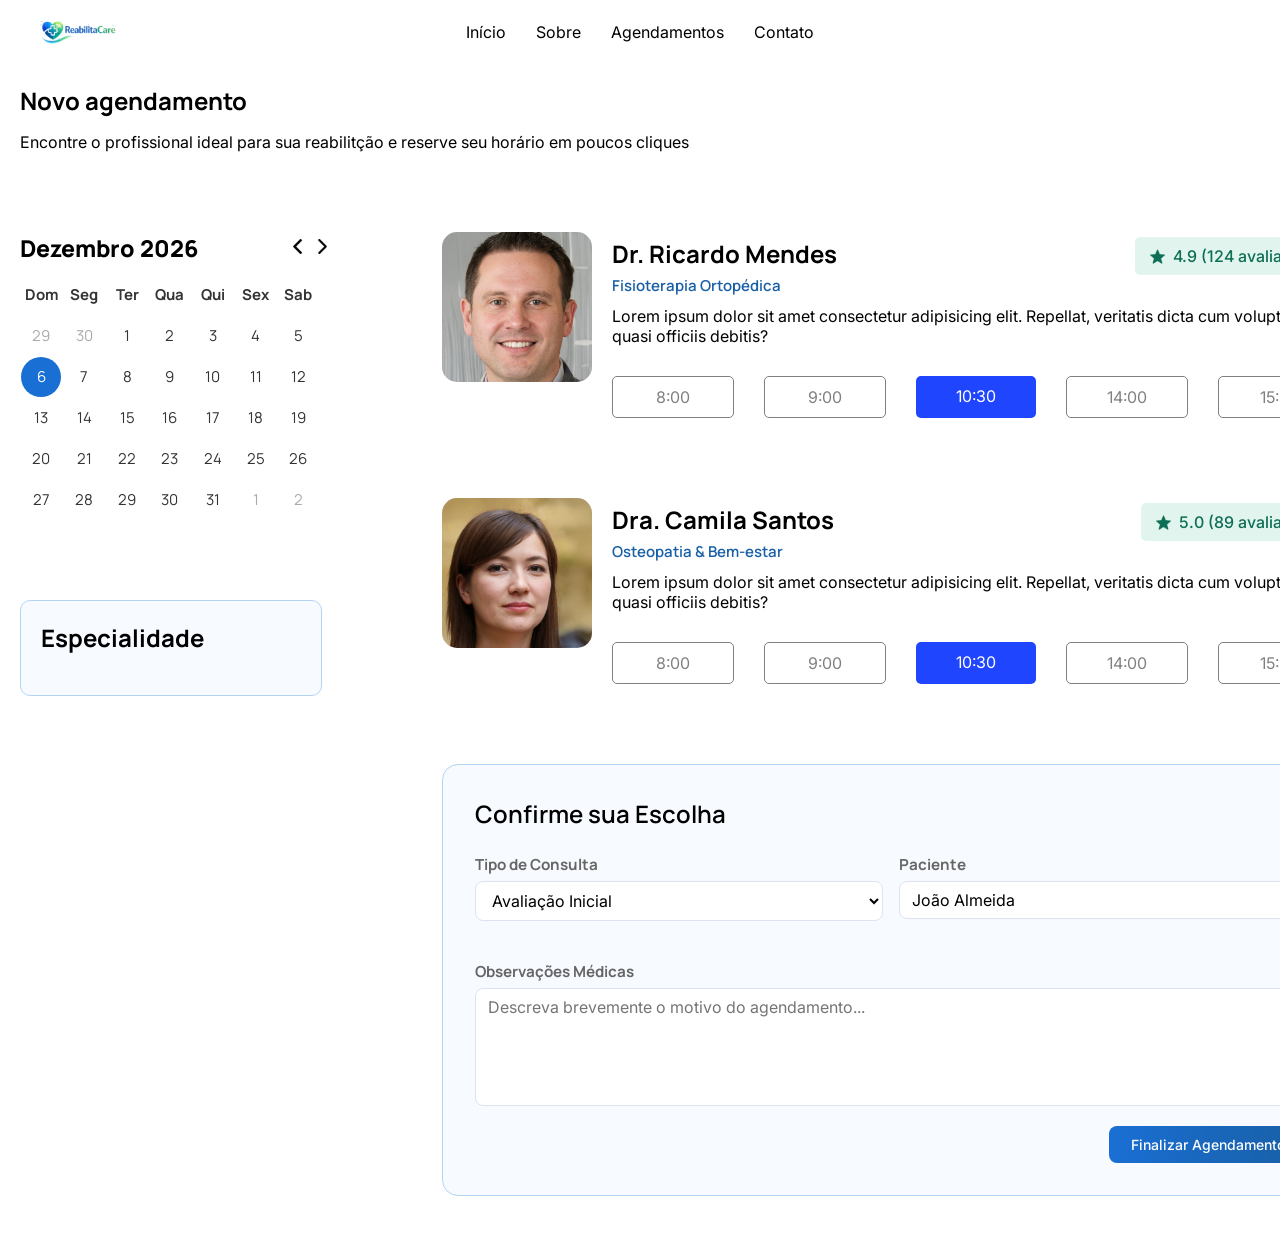
==== commit 57d4d4b0: "fix/navegacao" ====
--- a/pages/agendamentos.html
+++ b/pages/agendamentos.html
@@ -8,11 +8,15 @@
 </head>
 <body>
     <nav>
-      <img src="" alt="">
-        <p>Início</p>
-        <p>Agendamentos</p>
-        <p>Consultas</p>
-        <p>Perfil</p>
+      <a href="index.html" class="logo-link">
+        <img src="../assets/images/logosemfundo.png" alt="logo" class="logo">
+      </a>
+      <div div class="nav-links">
+        <a href="index.html">Início</a>
+        <a href="sobre.html">Sobre</a>
+        <a href="agendamentos.html">Agendamentos</a>
+        <a href="contato.html">Contato</a>
+      </div>
     </nav>
     <main>
       <section>
--- a/assets/styles/agendamentos.css
+++ b/assets/styles/agendamentos.css
@@ -16,23 +16,47 @@
   margin: 0;
 }
 
-option, span {
+option, span, a {
   cursor: pointer;
 }
 h1, h2, h3, li {
   font-family: "Manrope";
 }
 
-p {
+p, a {
   font-family: "Inter";
 }
 
+a {
+  text-decoration: none;
+  color: black;
+}
+
 nav {
-  margin-top: 10px ;
-  padding: 12px 0;
+  position: relative;
+  padding: 12px 24px;
+  margin-top: 10px;
   display: flex;
   justify-content: center;
+  align-items: center;
+}
+
+.logo-link {
+  display: flex;
+  align-items: center;
+  position: absolute;
+  left: 24px;
+}
+
+.logo {
+  width: 110px;
+  object-fit: contain;
+}
+
+.nav-links {
+  display: flex;
   gap: 30px;
+  align-items: center;
 }
 
 main {
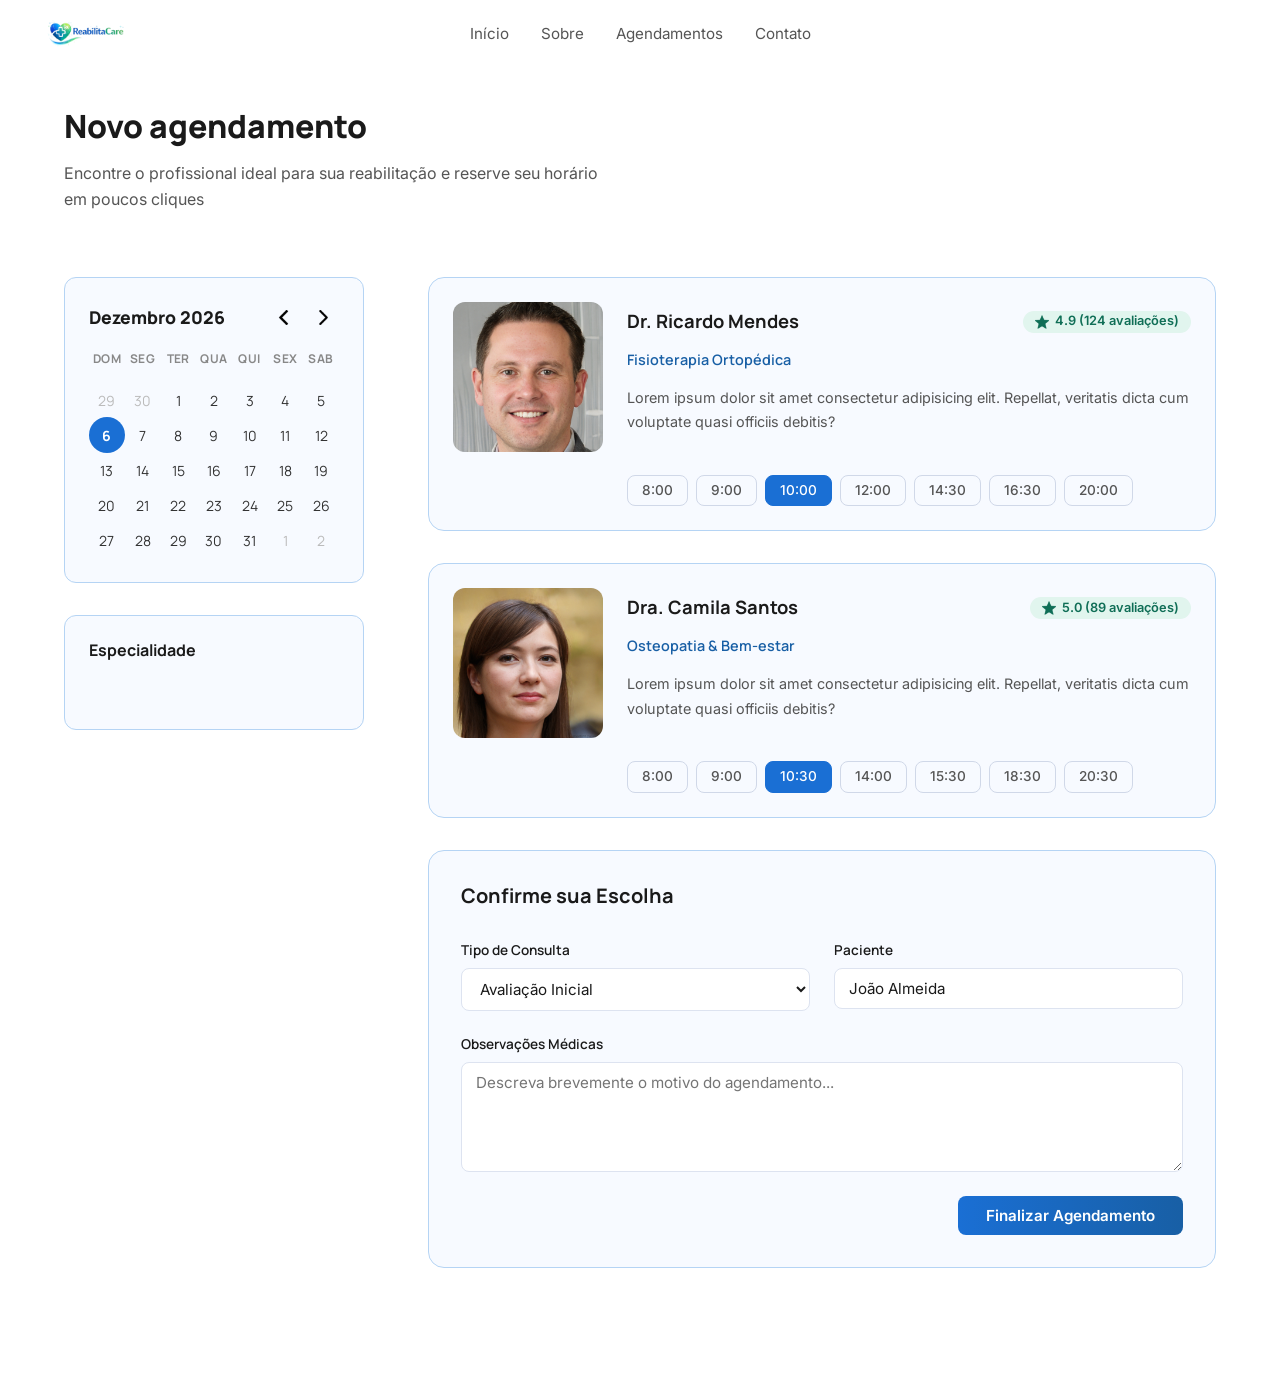
==== commit 7341c7de: "Adicionada responsividade à pagina agendamentos" ====
--- a/pages/agendamentos.html
+++ b/pages/agendamentos.html
@@ -7,108 +7,126 @@
   <link rel="stylesheet" href="../assets/styles/agendamentos.css">
 </head>
 <body>
-    <nav>
-      <a href="index.html" class="logo-link">
-        <img src="../assets/images/logosemfundo.png" alt="logo" class="logo">
-      </a>
-      <div div class="nav-links">
-        <a href="index.html">Início</a>
-        <a href="sobre.html">Sobre</a>
-        <a href="agendamentos.html">Agendamentos</a>
-        <a href="contato.html">Contato</a>
+  <nav>
+    <a href="index.html" class="logo-link">
+      <img src="../assets/images/logosemfundo.png" alt="logo" class="logo">
+    </a>
+    <div class="nav-links" id="nav-links">
+      <a href="index.html">Início</a>
+      <a href="sobre.html">Sobre</a>
+      <a href="agendamentos.html">Agendamentos</a>
+      <a href="contato.html">Contato</a>
+    </div>
+    <button class="hamburger" id="hamburger" aria-label="Menu" aria-expanded="false">
+      <span></span>
+      <span></span>
+      <span></span>
+    </button>
+  </nav>
+
+  <main>
+    <section>
+      <div class="agendamento">
+        <h1>Novo agendamento</h1>
+        <p>Encontre o profissional ideal para sua reabilitação e reserve seu horário em poucos cliques</p>
       </div>
-    </nav>
-    <main>
-      <section>
-        <div class="agendamento">
-          <h1>Novo agendamento </h1>
-          <p>Encontre o profissional ideal para sua reabilitção e reserve seu horário em poucos cliques</p>
+      <div class="quebra">
+        <div class="coluna-esquerda">
+          <div class="wrapper">
+            <header>
+              <h2 class="current-date"></h2>
+              <div class="icons">
+                <span id="prev" class="material-symbols-rounded">
+                  <img src="../assets/icons/arrow-point-to-left.png" alt="Anterior">
+                </span>
+                <span id="next" class="material-symbols-rounded">
+                  <img src="../assets/icons/arrow-point-to-right.png" alt="Próximo">
+                </span>
+              </div>
+            </header>
+            <div class="calendar">
+              <ul class="weeks">
+                <li><strong>Dom</strong></li>
+                <li><strong>Seg</strong></li>
+                <li><strong>Ter</strong></li>
+                <li><strong>Qua</strong></li>
+                <li><strong>Qui</strong></li>
+                <li><strong>Sex</strong></li>
+                <li><strong>Sab</strong></li>
+              </ul>
+              <ul class="days"></ul>
+            </div>
+          </div>
+
+          <div class="especialidade">
+            <h2>Especialidade</h2>
+            <optgroup>
+              <label><input type="checkbox" value=""> Clínica Geral</label>
+              <label><input type="checkbox" value=""> Psicologia</label>
+              <label><input type="checkbox" value=""> Dermatologia</label>
+              <label><input type="checkbox" value=""> Cardiologia</label>
+            </optgroup>
+          </div>
         </div>
-        <div class="quebra">
-          <div class="coluna-esquerda">
-            <div class="wrapper">
-              <header>
-                <h2 class="current-date"></h2>
-                <div class="icons">
-                  <span id="prev" class="material-symbols-rounded"><img src="../assets/icons/arrow-point-to-left.png" alt=""></span>
-                  <span id="next" class="material-symbols-rounded"><img src="../assets/icons/arrow-point-to-right.png" alt=""></span>
+
+        <aside>
+          <div class="medico">
+            <div class="quadrado">
+              <img src="../assets/images/ricardo-foto.jpg" alt="Dr. Ricardo Mendes">
+            </div>
+            <div class="textos">
+              <div class="ricardo-alinhado">
+                <h2>Dr. Ricardo Mendes</h2>
+                <div class="avaliacoes">
+                  <img src="../assets/icons/estrela.png" alt="estrela">
+                  <p>4.9 (124 avaliações)</p>
                 </div>
-              </header>
-              <div class="calendar">
-                <ul class="weeks">
-                  <li><strong>Dom</strong></li>
-                  <li><strong>Seg</strong></li>
-                  <li><strong>Ter</strong></li>
-                  <li><strong>Qua</strong></li>
-                  <li><strong>Qui</strong></li>
-                  <li><strong>Sex</strong></li>
-                  <li><strong>Sab</strong></li>
-                </ul>
-                <ul class="days"></ul>
               </div>
-            </div>
-            <div class="especialidade">
-          <h2>Especialidade</h2>
-              <optgroup>
-                <label><input type="checkbox" value="">Clínica Geral</option></label>
-                <label><input type="checkbox" value="">Psicologia</option></label>
-                <label><input type="checkbox" value="">Demartologia</option></label>
-                <label><input type="checkbox" value="">Cardiologia</option></label>
-              </optgroup>
-        </div>
-          </div>
-          <aside>
-            <div class="medico">
-              <div class="quadrado">
-                <img src="../assets/images/ricardo-foto.jpg" alt="">
-              </div>
-              <div class="textos">
-                <div class="ricardo-alinhado">
-                  <h2>Dr. Ricardo Mendes</h2>
-                  <div class="avaliacoes">
-                    <img src="../assets/icons/estrela.png" alt="">
-                    <p>4.9 (124 avaliações)</p>
-                  </div>
-                </div>
-                <h3>Fisioterapia Ortopédica</h3>
-                <p>Lorem ipsum dolor sit amet consectetur adipisicing elit. Repellat, veritatis dicta cum voluptate quasi officiis debitis?</p>
-                <div>
-                  <div class="horarios">
-                    <p>8:00</p>
-                    <p>9:00</p>
-                    <p>10:30</p>
-                    <p>14:00</p>
-                    <p>15:30</p>
-                  </div>
+              <h3>Fisioterapia Ortopédica</h3>
+              <p>Lorem ipsum dolor sit amet consectetur adipisicing elit. Repellat, veritatis dicta cum voluptate quasi officiis debitis?</p>
+              <div>
+                <div class="horarios">
+                  <p>8:00</p>
+                  <p>9:00</p>
+                  <p>10:00</p>
+                  <p>12:00</p>
+                  <p>14:30</p>
+                  <p>16:30</p>
+                  <p>20:00</p>
                 </div>
               </div>
             </div>
-            <div class="medico">
-              <div class="quadrado">
-                <img src="../assets/images/camila-foto.jpg" alt="">
+          </div>
+
+          <div class="medico">
+            <div class="quadrado">
+              <img src="../assets/images/camila-foto.jpg" alt="Dra. Camila Santos">
+            </div>
+            <div class="textos">
+              <div class="ricardo-alinhado">
+                <h2>Dra. Camila Santos</h2>
+                <div class="avaliacoes">
+                  <img src="../assets/icons/estrela.png" alt="estrela">
+                  <p>5.0 (89 avaliações)</p>
+                </div>
               </div>
-              <div class="textos">
-                <div class="ricardo-alinhado">
-                  <h2>Dra. Camila Santos</h2>
-                  <div class="avaliacoes">
-                    <img src="../assets/icons/estrela.png" alt="">
-                    <p>5.0 (89 avaliações)</p>
-                  </div>
-                </div>
-                <h3>Osteopatia & Bem-estar</h3>
-                <p>Lorem ipsum dolor sit amet consectetur adipisicing elit. Repellat, veritatis dicta cum voluptate quasi officiis debitis?</p>
-                <div>
-                  <div class="horarios">
-                    <p>8:00</p>
-                    <p>9:00</p>
-                    <p>10:30</p>
-                    <p>14:00</p>
-                    <p>15:30</p>
-                  </div>
+              <h3>Osteopatia & Bem-estar</h3>
+              <p>Lorem ipsum dolor sit amet consectetur adipisicing elit. Repellat, veritatis dicta cum voluptate quasi officiis debitis?</p>
+              <div>
+                <div class="horarios">
+                  <p>8:00</p>
+                  <p>9:00</p>
+                  <p>10:30</p>
+                  <p>14:00</p>
+                  <p>15:30</p>
+                  <p>18:30</p>
+                  <p>20:30</p>
                 </div>
               </div>
             </div>
-            <div class="sobreposicao-modal">
+          </div>
+
+          <div class="sobreposicao-modal">
             <div class="modal">
               <h2>Confirme sua Escolha</h2>
               <div class="linha-modal">
@@ -134,10 +152,10 @@
               </div>
             </div>
           </div>
-          </aside>
-        </div>
-      </section>
-    </main>
-
-<script src="../assets/scripts/agendamentos.js"></script>
+        </aside>
+      </div>
+    </section>
+  </main>
+  <script src="../assets/scripts/agendamentos.js"></script>
 </body>
+</html>
--- a/assets/styles/agendamentos.css
+++ b/assets/styles/agendamentos.css
@@ -1,109 +1,204 @@
 @import url('https://fonts.googleapis.com/css2?family=Manrope:wght@200..800&display=swap');
 @import url('https://fonts.googleapis.com/css2?family=Inter:ital,opsz,wght@0,14..32,100..900;1,14..32,100..900&display=swap');
 
+/* ════════════════════════════════════════════════════════
+   TOKENS
+════════════════════════════════════════════════════════ */
 :root {
   --azul-primario: #1A6FD4;
-  --azul-claro: #E6F1FB;
-  --azul-medio: #185FA5;
-  --azul-borda: #B5D4F4;
-  --verde-badge: #E1F5EE;
-  --verde-texto: #0F6E56;
-  --surface: #F7FAFF;
-}
-
-* {
+  --azul-claro:    #E6F1FB;
+  --azul-medio:    #185FA5;
+  --azul-borda:    #B5D4F4;
+  --verde-badge:   #E1F5EE;
+  --verde-texto:   #0F6E56;
+  --surface:       #F7FAFF;
+  --texto-principal: #1a1a1a;
+  --texto-secundario: #555;
+  --texto-fraco: #888;
+
+  /* sistema de espaçamento (múltiplos de 8) */
+  --sp-1:  8px;
+  --sp-2:  16px;
+  --sp-3:  24px;
+  --sp-4:  32px;
+  --sp-5:  40px;
+  --sp-6:  48px;
+  --sp-8:  64px;
+  --sp-10: 80px;
+}
+
+/* ════════════════════════════════════════════════════════
+   RESET
+════════════════════════════════════════════════════════ */
+*, *::before, *::after {
   padding: 0;
   margin: 0;
-}
-
-option, span, a {
-  cursor: pointer;
-}
-h1, h2, h3, li {
-  font-family: "Manrope";
-}
-
-p, a {
-  font-family: "Inter";
-}
+  box-sizing: border-box;
+}
+
+/* ════════════════════════════════════════════════════════
+   TIPOGRAFIA BASE
+════════════════════════════════════════════════════════ */
+h1, h2, h3, li, strong { font-family: "Manrope"; }
+p, a, label, input, select, textarea, button { font-family: "Inter"; }
+
+h1 { font-size: 2rem;   font-weight: 800; line-height: 1.2; color: var(--texto-principal); }
+h2 { font-size: 1.25rem; font-weight: 700; line-height: 1.3; color: var(--texto-principal); }
+h3 { font-size: 0.95rem; font-weight: 600; line-height: 1.4; }
+p  { font-size: 0.95rem; line-height: 1.7; color: var(--texto-secundario); }
 
 a {
   text-decoration: none;
-  color: black;
-}
-
+  color: var(--texto-principal);
+  cursor: pointer;
+}
+
+option, span { cursor: pointer; }
+
+/* ════════════════════════════════════════════════════════
+   NAV
+════════════════════════════════════════════════════════ */
 nav {
   position: relative;
-  padding: 12px 24px;
-  margin-top: 10px;
+  padding: var(--sp-2) var(--sp-4);
+  margin-top: var(--sp-1);
   display: flex;
   justify-content: center;
   align-items: center;
 }
 
 .logo-link {
-  display: flex;
-  align-items: center;
   position: absolute;
-  left: 24px;
-}
-
-.logo {
-  width: 110px;
-  object-fit: contain;
-}
+  left: var(--sp-4);
+  display: flex;
+  align-items: center;
+}
+
+.logo { width: 110px; object-fit: contain; }
 
 .nav-links {
   display: flex;
-  gap: 30px;
-  align-items: center;
-}
-
+  gap: var(--sp-4);
+  align-items: center;
+}
+
+.nav-links a {
+  font-size: 0.95rem;
+  color: var(--texto-secundario);
+  transition: color 0.2s;
+}
+
+.nav-links a:hover { color: var(--azul-primario); }
+
+/* hamburger */
+.hamburger {
+  display: none;
+  flex-direction: column;
+  gap: 5px;
+  cursor: pointer;
+  position: absolute;
+  right: var(--sp-3);
+  background: none;
+  border: none;
+  padding: 4px;
+}
+
+.hamburger span {
+  display: block;
+  width: 22px;
+  height: 2px;
+  background: #333;
+  border-radius: 2px;
+  transition: transform 0.3s, opacity 0.3s;
+}
+
+/* ════════════════════════════════════════════════════════
+   MAIN / HERO
+════════════════════════════════════════════════════════ */
 main {
-  margin-left: 20px;
+  margin: 0 var(--sp-8);
+  padding-bottom: var(--sp-10);
+}
+
+.agendamento {
+  margin-top: var(--sp-6);
+  max-width: 560px;
+}
+
+.agendamento h1 { margin-bottom: var(--sp-2); }
+
+.agendamento > p {
+  font-size: 1rem;
+  line-height: 1.6;
+  color: var(--texto-secundario);
+}
+
+/* ════════════════════════════════════════════════════════
+   LAYOUT PRINCIPAL (2 colunas)
+════════════════════════════════════════════════════════ */
+.quebra {
+  margin-top: var(--sp-8);
+  display: flex;
+  flex-direction: row;
+  gap: var(--sp-8);
+  align-items: flex-start;
+}
+
+/* coluna esquerda: calendário + filtros */
+.coluna-esquerda {
+  flex-shrink: 0;
+  width: 300px;
   display: flex;
   flex-direction: column;
-}
-
-.agendamento {
-  margin-top: 30px;
-}
-
-.agendamento > p {
-  margin-top: 15px;
-}
-
+  gap: var(--sp-4);
+}
+
+/* coluna direita: cards */
+aside {
+  flex: 1;
+  min-width: 0;
+  max-width: 100%;
+  overflow: hidden;
+}
+
+/* ════════════════════════════════════════════════════════
+   CALENDÁRIO
+════════════════════════════════════════════════════════ */
 .wrapper {
-  width: 300px;
-}
-
-.icons span:last-child {
-  margin-right: -10px;
+  width: 100%;
+  background: var(--surface);
+  border: 0.5px solid var(--azul-borda);
+  border-radius: 12px;
+  padding: var(--sp-3);
 }
 
 header {
   display: flex;
   justify-content: space-between;
   align-items: center;
-}
-
-.icons {
-  display: flex;
-  gap: 10px;
-}
-
-header .icons span:hover {
-  background: #f2f2f2;
-}
+  margin-bottom: var(--sp-2);
+}
+
+.icons { display: flex; gap: var(--sp-1); }
+
+header .icons span {
+  display: flex;
+  align-items: center;
+  justify-content: center;
+  width: 32px;
+  height: 32px;
+  border-radius: 6px;
+  transition: background 0.15s;
+}
+
+header .icons span:hover { background: #e8edf5; }
 
 header .current-date {
-  font-size: 1.45rem;
+  font-size: 1.1rem;
   font-weight: 800;
 }
 
-.calendar {
-  margin-top: 20px;
-}
+.calendar { margin-top: var(--sp-1); }
 
 .calendar ul {
   display: flex;
@@ -112,204 +207,260 @@
   text-align: center;
 }
 
-.calendar .days {
-  margin-bottom: 20px;
-}
+.calendar .days { margin-bottom: var(--sp-1); }
 
 .calendar li {
   color: #333;
   width: calc(100% / 7);
-  font-size: 15px;
+  font-size: 14px;
 }
 
 .calendar .weeks li {
-  font-weight: 500;
+  font-weight: 600;
+  font-size: 12px;
+  color: var(--texto-fraco);
+  text-transform: uppercase;
+  letter-spacing: 0.04em;
   cursor: default;
+  margin-bottom: var(--sp-1);
 }
 
 .calendar .days li {
   z-index: 1;
   cursor: pointer;
   position: relative;
-  margin-top: 20px;
-}
-
-.days li.inactive {
-  color: #aaa;
-}
-
-.days li.active {
-  color: #fff;
-}
+  margin-top: var(--sp-2);
+}
+
+.days li.inactive { color: #bbb; }
+.days li.active   { color: #fff; font-weight: 700; }
 
 .days li::before {
   position: absolute;
   content: "";
   left: 50%;
   top: 50%;
-  height: 40px;
-  width: 40px;
+  height: 36px;
+  width: 36px;
   z-index: -1;
   border-radius: 50%;
   transform: translate(-50%, -50%);
-}
-
-.days li.active::before {
-  background: #7db6ff;
-}
-
-.days li:not(.active):hover::before {
-  background: #f2f2f2;
-}
-
+  transition: background 0.15s;
+}
+
+.days li.active::before             { background: var(--azul-primario); }
+.days li:not(.active):hover::before { background: #e8edf5; }
+
+.material-symbols-rounded img { height: 15px; display: block; }
+
+/* ════════════════════════════════════════════════════════
+   ESPECIALIDADE
+════════════════════════════════════════════════════════ */
 .especialidade {
-  margin-top: 40px;
+  width: 100%;
   background-color: var(--surface);
   border: 0.5px solid var(--azul-borda);
-  padding: 20px;
-  border-radius: 10px;
-  width: 260px;
+  border-radius: 12px;
+  padding: var(--sp-3);
+}
+
+.especialidade h2 {
+  margin-bottom: var(--sp-3);
+  font-size: 1rem;
+  font-weight: 700;
+  color: var(--texto-principal);
 }
 
 optgroup {
+  display: flex;
+  flex-direction: column;
+  gap: var(--sp-2);
+}
+
+optgroup label {
+  display: flex;
+  align-items: center;
+  gap: var(--sp-1);
   font-family: "Inter";
-  font-size: 17px;
-  font-weight: 400;
-  gap: 10px;
-  display: flex;
-  flex-direction: column;
-}
-
-optgroup input {
-  margin-right: 10px;
-}
-
-.quebra {
-  margin-top: 80px;
+  font-size: 0.95rem;
+  color: var(--texto-principal);
+  cursor: pointer;
+}
+
+optgroup input[type="checkbox"] {
+  width: 16px;
+  height: 16px;
+  accent-color: var(--azul-primario);
+  cursor: pointer;
+  flex-shrink: 0;
+}
+
+/* ════════════════════════════════════════════════════════
+   CARD MÉDICO
+════════════════════════════════════════════════════════ */
+.medico {
+  display: flex;
+  flex-direction: row;
+  gap: var(--sp-3);
+  padding: var(--sp-3);
+  background: var(--surface);
+  border: 0.5px solid var(--azul-borda);
+  border-radius: 16px;
+  margin-bottom: var(--sp-4);
+  min-width: 0;
   width: 100%;
-  display: flex;
-  flex-direction: row;
-  gap: 120px;
-}
-
-.coluna-esquerda {
-  display: flex;
-  flex-direction: column;
-  gap: 30px;
-}
-
-aside {
-  flex: 1;
-  max-width: 1200px;
 }
 
 .quadrado {
   height: 150px;
   width: 150px;
+  min-width: 0;
   flex-shrink: 0;
+  border-radius: 12px;
+  overflow: hidden;
 }
 
 .quadrado img {
   width: 100%;
-  border-radius: 15px;
-
-}
-
-.medico {
-  display: flex;
-  flex-direction: row;
-  margin-bottom: 80px;
-}
-
+  height: 100%;
+  object-fit: cover;
+  display: block;
+}
+
+/* textos: empilha nome → badge → especialidade → descrição → horários */
 .textos {
-  margin-left: 20px;
-  margin-top: 5px;
+  flex: 1;
+  min-width: 0;
+  display: flex;
+  flex-direction: column;
+  gap: var(--sp-1);
+  padding-top: var(--sp-1);
+}
+
+.ricardo-alinhado {
+  display: flex;
+  justify-content: space-between;
+  align-items: center;
+  flex-wrap: wrap;
+  gap: var(--sp-1);
+  margin-bottom: var(--sp-1);
 }
 
 .textos h2 {
-  margin-bottom: 5px;
+  font-size: 1.15rem;
+  font-weight: 700;
 }
 
 .textos > h3 {
-  margin-bottom: 10px;
-  font-size: 15px;
+  font-size: 0.9rem;
   font-weight: 600;
   color: var(--azul-medio);
-
-}
+  margin-bottom: var(--sp-1);
+}
+
 .textos > p {
-  margin-bottom: 20px;
-}
-
-.textos > div > p:nth-child(1) {
-  font-size: 25px;
-  font-weight: 800;
-}
-
+  font-size: 0.9rem;
+  line-height: 1.7;
+  color: var(--texto-secundario);
+  margin-bottom: var(--sp-2);
+}
+
+/* ─── AVALIAÇÕES ─────────────────────────────────────── */
+.avaliacoes {
+  background-color: var(--verde-badge);
+  color: var(--verde-texto);
+  padding: 4px 12px;
+  border-radius: 20px;
+  display: flex;
+  align-items: center;
+  gap: 6px;
+  white-space: nowrap;
+}
+
+.avaliacoes img {
+  display: block;
+  width: 14px;
+  height: 14px;
+}
+
+.avaliacoes p {
+  font-size: 0.8rem;
+  font-weight: 600;
+  color: var(--verde-texto);
+  line-height: 1;
+}
+
+/* ─── HORÁRIOS ───────────────────────────────────────── */
 .horarios {
-  margin-top: 30px;
-  display: flex;
-  gap: 30px;
+  margin-top: var(--sp-2);
+  display: flex;
+  gap: var(--sp-1);
+  flex-wrap: wrap;
 }
 
 .horarios p {
   text-align: center;
-  padding: 10px;
-  width: 100px;
-  border: 0.5px solid gray;
-  color: gray;
-  border-radius: 5px;
+  padding: 8px 14px;
+  border: 1px solid #d0d8e8;
+  color: var(--texto-secundario);
+  border-radius: 8px;
+  font-size: 0.85rem;
+  font-weight: 500;
+  cursor: pointer;
+  transition: background 0.15s, color 0.15s, border-color 0.15s;
+  line-height: 1;
+  margin-bottom: 0;
+}
+
+.horarios p:hover {
+  border-color: var(--azul-primario);
+  color: var(--azul-primario);
 }
 
 .horarios > p:nth-child(3) {
-  background-color: rgb(32, 69, 255);
-  border: none;
+  background-color: var(--azul-primario);
+  border-color: var(--azul-primario);
   color: white;
 }
 
-.ricardo-alinhado {
-  display: flex;
-  justify-content: space-between;
-}
-
+/* ════════════════════════════════════════════════════════
+   MODAL DE CONFIRMAÇÃO
+════════════════════════════════════════════════════════ */
 .sobreposicao-modal {
-  display: flex;
-  justify-content: center;
-  margin-top: 40px;
-  margin-bottom: 40px;
+  margin-top: var(--sp-2);
+  margin-bottom: var(--sp-6);
 }
 
 .modal {
   background: var(--surface);
   border: 0.5px solid var(--azul-borda);
   border-radius: 16px;
-  padding: 2rem;
-  width: 100%;
-  box-sizing: border-box;
+  padding: var(--sp-4);
 }
 
 .modal h2 {
-  font-weight: 600;
-  margin-bottom: 1.5rem;
+  font-weight: 700;
+  margin-bottom: var(--sp-4);
 }
 
 .linha-modal {
   display: grid;
   grid-template-columns: 1fr 1fr;
-  gap: 16px;
-  margin-bottom: 1.25rem;
+  gap: var(--sp-3);
+  margin-bottom: 0;
 }
 
 .campo {
   display: flex;
   flex-direction: column;
-  gap: 6px;
-  margin-bottom: 1.25rem;
-}
-
-.campo label {
-  font-size: 13px;
-  color: #666;
+  gap: var(--sp-1);
+  margin-bottom: var(--sp-3);
+}
+
+.campo h3 {
+  font-size: 0.85rem;
+  font-weight: 600;
+  color: var(--texto-principal);
 }
 
 .campo input,
@@ -318,62 +469,167 @@
   background: #fff;
   border: 1px solid #dde3f0;
   border-radius: 8px;
-  padding: 8px 12px;
-  font-size: 16px;
+  padding: 10px 14px;
+  font-size: 0.95rem;
   font-family: "Inter";
+  color: var(--texto-principal);
+  width: 100%;
+  transition: border-color 0.2s;
+}
+
+.campo input:focus,
+.campo select:focus,
+.campo textarea:focus {
+  outline: none;
+  border-color: var(--azul-primario);
 }
 
 .campo textarea {
   resize: vertical;
-  min-height: 100px;
-  font-family: "Inter";
+  min-height: 110px;
 }
 
 .rodape-modal {
   display: flex;
   justify-content: flex-end;
-  margin-top: 0.5rem;
+  margin-top: var(--sp-1);
 }
 
 .botao-finalizar {
-  background: linear-gradient(to right, var(--azul-primario) 0%, var(--azul-medio) 100%);
+  background: linear-gradient(to right, var(--azul-primario), var(--azul-medio));
   color: #fff;
   border: none;
   border-radius: 8px;
-  padding: 10px 22px;
-  font-size: 14px;
-  font-weight: 500;
+  padding: 12px 28px;
+  font-size: 0.95rem;
+  font-weight: 600;
   cursor: pointer;
-}
-
-.days li.active::before {
-  background: var(--azul-primario);
-}
-
-.avaliacoes {
-  background-color: var(--verde-badge);
-  color: var(--verde-texto);
-  padding: 5px 15px;
-  border-radius: 5px;
-  display: flex;
-  flex-direction: row;
-  justify-content: center;
-  align-items: center;
-  gap: 8px;
-
-}
-
-.avaliacoes img {
-  vertical-align: middle;
-  display: block;
-  width: 15px;
-  height: 15px;
-}
-
-.avaliacoes p {
-  font-weight: 500;
-}
-
-.material-symbols-rounded img {
-  height: 15px;
+  transition: opacity 0.2s;
+}
+
+.botao-finalizar p {
+  color: #fff;
+  font-size: 0.95rem;
+  line-height: 1;
+  margin: 0;
+}
+
+.botao-finalizar:hover { opacity: 0.88; }
+
+/* ════════════════════════════════════════════════════════
+   RESPONSIVIDADE
+════════════════════════════════════════════════════════ */
+
+/* ─── TABLET (≤ 1100px) ──────────────────────────────── */
+@media (max-width: 1100px) {
+  main { margin: 0 var(--sp-5); }
+
+  .quebra { gap: var(--sp-5); }
+
+  .coluna-esquerda { width: 260px; }
+
+  .quadrado { width: 130px; height: 130px; }
+}
+
+/* ─── TABLET MÉDIO (≤ 900px) ─────────────────────────── */
+@media (max-width: 900px) {
+  main { margin: 0 var(--sp-4); }
+
+  .quebra { gap: var(--sp-4); margin-top: var(--sp-6); }
+
+  .coluna-esquerda { width: 220px; }
+
+  .quadrado { width: 110px; height: 110px; }
+
+  .medico { padding: var(--sp-2) var(--sp-3); gap: var(--sp-2); }
+}
+
+/* ─── TABLET PEQUENO / MOBILE LANDSCAPE (≤ 768px) ───── */
+@media (max-width: 768px) {
+  .hamburger { display: flex; }
+
+  .nav-links {
+    display: none;
+    position: absolute;
+    top: 60px;
+    left: 0;
+    right: 0;
+    background: #fff;
+    flex-direction: column;
+    gap: 0;
+    padding: var(--sp-1) 0;
+    border-bottom: 1px solid #eee;
+    z-index: 100;
+    box-shadow: 0 4px 16px rgba(0,0,0,0.08);
+  }
+
+  .nav-links.open { display: flex; }
+
+  .nav-links a {
+    padding: var(--sp-2) var(--sp-4);
+    font-size: 1rem;
+    width: 100%;
+  }
+
+  /* empilha tudo em coluna */
+  .quebra {
+    flex-direction: column;
+    gap: var(--sp-5);
+    margin-top: var(--sp-4);
+  }
+
+  main { margin: 0 var(--sp-3); }
+
+  .coluna-esquerda {
+    width: 100%;
+    flex-direction: column;
+    gap: var(--sp-3);
+  }
+
+  .medico { gap: var(--sp-3); padding: var(--sp-3); }
+
+  .quadrado { width: 110px; height: 110px; }
+
+  .horarios {
+    flex-wrap: nowrap;
+    overflow-x: auto;
+    padding-bottom: 6px;
+    -webkit-overflow-scrolling: touch;
+  }
+
+  .horarios p { flex-shrink: 0; }
+
+  .linha-modal { grid-template-columns: 1fr; }
+}
+
+/* ─── MOBILE (≤ 480px) ───────────────────────────────── */
+@media (max-width: 480px) {
+  main { margin: 0 var(--sp-2); }
+
+  .agendamento { margin-top: var(--sp-4); }
+  .agendamento h1 { font-size: 1.5rem; }
+
+  .medico {
+    flex-direction: column;
+    gap: var(--sp-3);
+  }
+
+  .quadrado {
+    width: 100%;
+    height: 220px;
+  }
+
+  .quadrado img {
+    width: 100%;
+    border-radius: 10px;
+  }
+
+  .textos { padding-top: 0; }
+
+  .ricardo-alinhado { flex-direction: column; align-items: flex-start; }
+
+  .modal { padding: var(--sp-3); }
+
+  .botao-finalizar { width: 100%; justify-content: center; text-align: center; }
+  .rodape-modal { justify-content: stretch; }
 }
